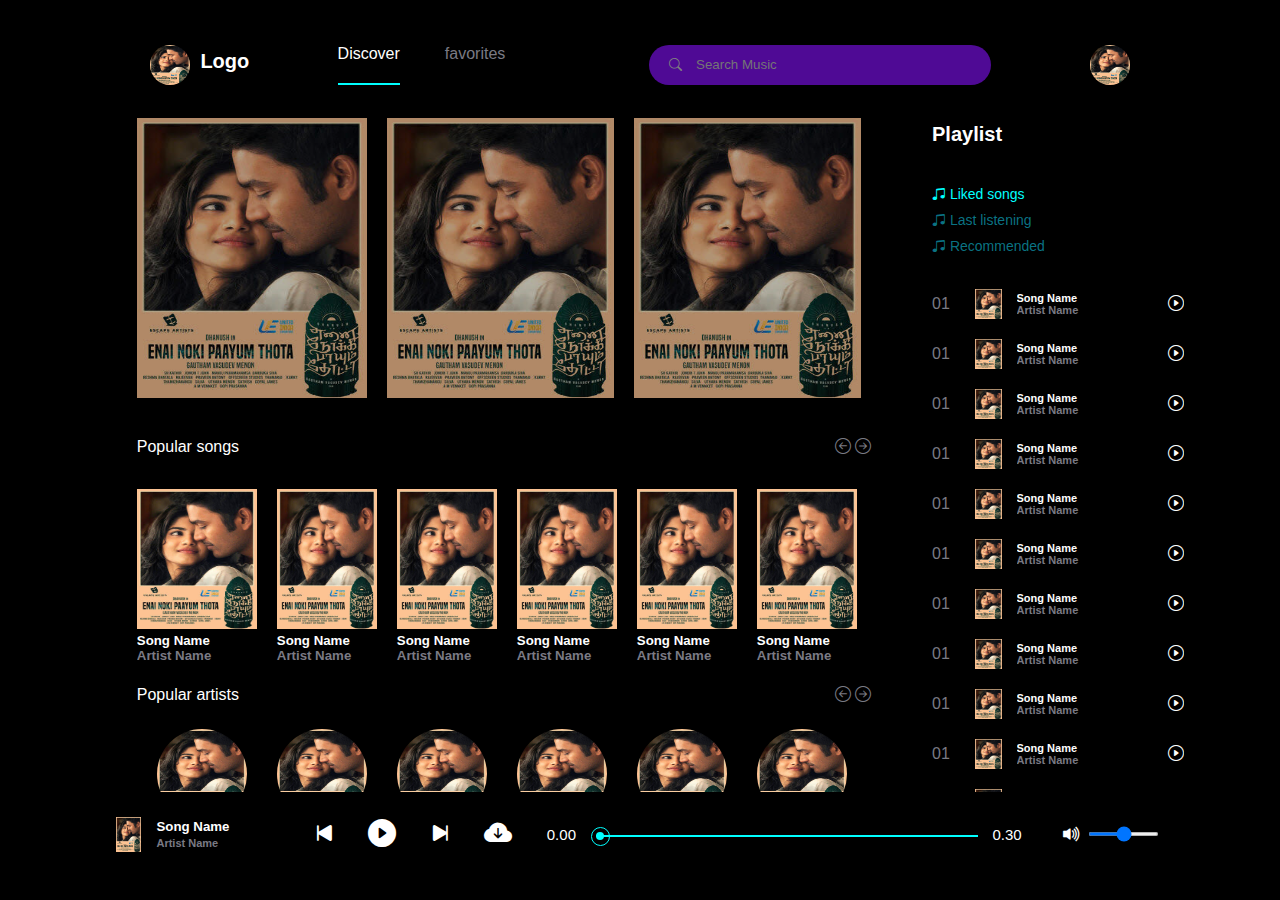
==== projects while learning css/music player/index.html @ 84d89e58 "onboarded music player website code" ====
<!DOCTYPE html>
<html lang="en">
<head>
    <meta charset="UTF-8">
    <meta http-equiv="X-UA-Compatible" content="IE=edge">
    <meta name="viewport" content="width=device-width, initial-scale=1.0">
    <link rel="stylesheet" href="https://cdn.jsdelivr.net/npm/bootstrap-icons@1.9.1/font/bootstrap-icons.css">
    <link rel="stylesheet" href="style.css">
    <!-- CSS only -->
    <title>Music Player</title>
</head>
<body>
    <div id="website">
        <header>
            <nav>
                <div class="logo">
                    <div class="logo-img">
                        <img src="img/1.jpg"alt="">
                    </div>
                    <h1>Logo</h1>
                </div>
                <ul>
                    <li> Discover<span></span></li>
                    <li>favorites<span></span></li>
                </ul>
                <div class="search">
                    <i class="bi bi-search"></i>
                    <input type="text" placeholder="Search Music">
                </div>
                <div class="user">
                    <img src="img/1.jpg"alt="">
                </div>
            </nav>

        </header>
        <main class="main-content">
            <div class="song-card">
                <img src="img/1.jpg" alt="">
                <img src="img/1.jpg" alt="">
                <img src="img/1.jpg" alt="">
            </div>
            <div class="popular-songs">
                <div class="card-heading">
                    <h4>Popular songs</h4>
                    <div class="buttons">
                        <i class="bi bi-arrow-left-circle"></i>
                        <i class="bi bi-arrow-right-circle"></i>
                    </div>
                </div>
                <div class="cards">
                    <li>
                        <i class="bi bi-play-circle playlist-play" id="1"></i>
                        <img src="img/1.jpg" alt="">
                        <h5>Song Name<br>
                            <div class="subtitle">Artist Name</div>
                        </h5> 
                    </li>
                    <li>
                        <i class="bi bi-play-circle playlist-play" id="1"></i>
                        <img src="img/1.jpg" alt="">
                        <h5>Song Name<br>
                            <div class="subtitle">Artist Name</div>
                        </h5> 
                    </li>
                    <li>
                        <i class="bi bi-play-circle playlist-play" id="1"></i>
                        <img src="img/1.jpg" alt="">
                        <h5>Song Name<br>
                            <div class="subtitle">Artist Name</div>
                        </h5> 
                    </li>
                    <li>
                        <i class="bi bi-play-circle playlist-play" id="1"></i>
                        <img src="img/1.jpg" alt="">
                        <h5>Song Name<br>
                            <div class="subtitle">Artist Name</div>
                        </h5> 
                    </li>
                    <li>
                        <i class="bi bi-play-circle playlist-play" id="1"></i>
                        <img src="img/1.jpg" alt="">
                        <h5>Song Name<br>
                            <div class="subtitle">Artist Name</div>
                        </h5> 
                    </li>
                    <li>
                        <i class="bi bi-play-circle playlist-play" id="1"></i>
                        <img src="img/1.jpg" alt="">
                        <h5>Song Name<br>
                            <div class="subtitle">Artist Name</div>
                        </h5> 
                    </li>
                    <li>
                        <i class="bi bi-play-circle playlist-play" id="1"></i>
                        <img src="img/1.jpg" alt="">
                        <h5>Song Name<br>
                            <div class="subtitle">Artist Name</div>
                        </h5> 
                    </li>
                    <li>
                        <i class="bi bi-play-circle playlist-play" id="1"></i>
                        <img src="img/1.jpg" alt="">
                        <h5>Song Name<br>
                            <div class="subtitle">Artist Name</div>
                        </h5> 
                    </li>
                    <li>
                        <i class="bi bi-play-circle playlist-play" id="1"></i>
                        <img src="img/1.jpg" alt="">
                        <h5>Song Name<br>
                            <div class="subtitle">Artist Name</div>
                        </h5> 
                    </li>
                    <li>
                        <i class="bi bi-play-circle playlist-play" id="1"></i>
                        <img src="img/1.jpg" alt="">
                        <h5>Song Name<br>
                            <div class="subtitle">Artist Name</div>
                        </h5> 
                    </li>
                    <li>
                        <i class="bi bi-play-circle playlist-play" id="1"></i>
                        <img src="img/1.jpg" alt="">
                        <h5>Song Name<br>
                            <div class="subtitle">Artist Name</div>
                        </h5> 
                    </li>
                </div>
            </div>
            <div class="popular-artist">
                <div class="card-heading">
                    <h4>Popular artists</h4>
                    <div class="buttons">
                        <i class="bi bi-arrow-left-circle"></i>
                        <i class="bi bi-arrow-right-circle"></i>
                    </div>
                </div>
                <div class="item">
                    <li>
                        <img src="img/1.jpg" alt="">
                    </li>
                    <li>
                        <img src="img/1.jpg" alt="">
                    </li>
                    <li>
                        <img src="img/1.jpg" alt="">
                    </li>
                    <li>
                        <img src="img/1.jpg" alt="">
                    </li>
                    <li>
                        <img src="img/1.jpg" alt="">
                    </li>
                    <li>
                        <img src="img/1.jpg" alt="">
                    </li>
                    <li>
                        <img src="img/1.jpg" alt="">
                    </li>
                    <li>
                        <img src="img/1.jpg" alt="">
                    </li>
                    <li>
                        <img src="img/1.jpg" alt="">
                    </li>
                    <li>
                        <img src="img/1.jpg" alt="">
                    </li>
                    <li>
                        <img src="img/1.jpg" alt="">
                    </li>
            </div>
            </div>
            <div class="popular-songs">
                <div class="card-heading">
                    <h4>Hindi Latest songs</h4>
                    <div class="buttons">
                        <i class="bi bi-arrow-left-circle"></i>
                        <i class="bi bi-arrow-right-circle"></i>
                    </div>
                </div>
                <div class="cards">
                    <li>
                        <i class="bi bi-play-circle playlist-play" id="1"></i>
                        <img src="img/1.jpg" alt="">
                        <h5>Song Name<br>
                            <div class="subtitle">Artist Name</div>
                        </h5> 
                    </li>
                    <li>
                        <i class="bi bi-play-circle playlist-play" id="1"></i>
                        <img src="img/1.jpg" alt="">
                        <h5>Song Name<br>
                            <div class="subtitle">Artist Name</div>
                        </h5> 
                    </li>
                    <li>
                        <i class="bi bi-play-circle playlist-play" id="1"></i>
                        <img src="img/1.jpg" alt="">
                        <h5>Song Name<br>
                            <div class="subtitle">Artist Name</div>
                        </h5> 
                    </li>
                    <li>
                        <i class="bi bi-play-circle playlist-play" id="1"></i>
                        <img src="img/1.jpg" alt="">
                        <h5>Song Name<br>
                            <div class="subtitle">Artist Name</div>
                        </h5> 
                    </li>
                    <li>
                        <i class="bi bi-play-circle playlist-play" id="1"></i>
                        <img src="img/1.jpg" alt="">
                        <h5>Song Name<br>
                            <div class="subtitle">Artist Name</div>
                        </h5> 
                    </li>
                    <li>
                        <i class="bi bi-play-circle playlist-play" id="1"></i>
                        <img src="img/1.jpg" alt="">
                        <h5>Song Name<br>
                            <div class="subtitle">Artist Name</div>
                        </h5> 
                    </li>
                    <li>
                        <i class="bi bi-play-circle playlist-play" id="1"></i>
                        <img src="img/1.jpg" alt="">
                        <h5>Song Name<br>
                            <div class="subtitle">Artist Name</div>
                        </h5> 
                    </li>
                    <li>
                        <i class="bi bi-play-circle playlist-play" id="1"></i>
                        <img src="img/1.jpg" alt="">
                        <h5>Song Name<br>
                            <div class="subtitle">Artist Name</div>
                        </h5> 
                    </li>
                    <li>
                        <i class="bi bi-play-circle playlist-play" id="1"></i>
                        <img src="img/1.jpg" alt="">
                        <h5>Song Name<br>
                            <div class="subtitle">Artist Name</div>
                        </h5> 
                    </li>
                    <li>
                        <i class="bi bi-play-circle playlist-play" id="1"></i>
                        <img src="img/1.jpg" alt="">
                        <h5>Song Name<br>
                            <div class="subtitle">Artist Name</div>
                        </h5> 
                    </li>
                    <li>
                        <i class="bi bi-play-circle playlist-play" id="1"></i>
                        <img src="img/1.jpg" alt="">
                        <h5>Song Name<br>
                            <div class="subtitle">Artist Name</div>
                        </h5> 
                    </li>
                </div>
            </div>
        </main>
        <aside class="right-side">
            <h1>Playlist</h1>
            <div class="playlist">
                <h4 class="active"><i class="bi bi-music-note-beamed"></i> Liked songs</h4>
                <h4><i class="bi bi-music-note-beamed"></i> Last listening</h4>
                <h4><i class="bi bi-music-note-beamed"></i> Recommended</h4>
            </div>
            <div class="song-menu">
                <li class="song-item">
                    <span>01</span>
                    <img src="img/1.jpg" alt="">
                    <h5>Song Name<br>
                        <div class="subtitle">Artist Name</div>
                    </h5>
                    <i class="bi bi-play-circle playlist-play" id="1"></i>
                </li>
                <li class="song-item">
                    <span>01</span>
                    <img src="img/1.jpg" alt="">
                    <h5>Song Name<br>
                        <div class="subtitle">Artist Name</div>
                    </h5>
                    <i class="bi bi-play-circle playlist-play" id="1"></i>
                </li>
                <li class="song-item">
                    <span>01</span>
                    <img src="img/1.jpg" alt="">
                    <h5>Song Name<br>
                        <div class="subtitle">Artist Name</div>
                    </h5>
                    <i class="bi bi-play-circle playlist-play" id="1"></i>
                </li>
                <li class="song-item">
                    <span>01</span>
                    <img src="img/1.jpg" alt="">
                    <h5>Song Name<br>
                        <div class="subtitle">Artist Name</div>
                    </h5>
                    <i class="bi bi-play-circle playlist-play" id="1"></i>
                </li>
                <li class="song-item">
                    <span>01</span>
                    <img src="img/1.jpg" alt="">
                    <h5>Song Name<br>
                        <div class="subtitle">Artist Name</div>
                    </h5>
                    <i class="bi bi-play-circle playlist-play" id="1"></i>
                </li>
                <li class="song-item">
                    <span>01</span>
                    <img src="img/1.jpg" alt="">
                    <h5>Song Name<br>
                        <div class="subtitle">Artist Name</div>
                    </h5>
                    <i class="bi bi-play-circle playlist-play" id="1"></i>
                </li>
                <li class="song-item">
                    <span>01</span>
                    <img src="img/1.jpg" alt="">
                    <h5>Song Name<br>
                        <div class="subtitle">Artist Name</div>
                    </h5>
                    <i class="bi bi-play-circle playlist-play" id="1"></i>
                </li>
                <li class="song-item">
                    <span>01</span>
                    <img src="img/1.jpg" alt="">
                    <h5>Song Name<br>
                        <div class="subtitle">Artist Name</div>
                    </h5>
                    <i class="bi bi-play-circle playlist-play" id="1"></i>
                </li>
                <li class="song-item">
                    <span>01</span>
                    <img src="img/1.jpg" alt="">
                    <h5>Song Name<br>
                        <div class="subtitle">Artist Name</div>
                    </h5>
                    <i class="bi bi-play-circle playlist-play" id="1"></i>
                </li>
                <li class="song-item">
                    <span>01</span>
                    <img src="img/1.jpg" alt="">
                    <h5>Song Name<br>
                        <div class="subtitle">Artist Name</div>
                    </h5>
                    <i class="bi bi-play-circle playlist-play" id="1"></i>
                </li>
                <li class="song-item">
                    <span>01</span>
                    <img src="img/1.jpg" alt="">
                    <h5>Song Name<br>
                        <div class="subtitle">Artist Name</div>
                    </h5>
                    <i class="bi bi-play-circle playlist-play" id="1"></i>
                </li>
                <li class="song-item">
                    <span>01</span>
                    <img src="img/1.jpg" alt="">
                    <h5>Song Name<br>
                        <div class="subtitle">Artist Name</div>
                    </h5>
                    <i class="bi bi-play-circle playlist-play" id="1"></i>
                </li>
                <li class="song-item">
                    <span>01</span>
                    <img src="img/1.jpg" alt="">
                    <h5>Song Name<br>
                        <div class="subtitle">Artist Name</div>
                    </h5>
                    <i class="bi bi-play-circle playlist-play" id="1"></i>
                </li>
            </div>
        </aside>
        <footer class="audio-player">
            <img src="img/1.jpg" alt="" id="player-poster">
            <h5 id="current-song">
                Song Name
                <div class="subtitle">Artist Name</div>
            </h5>
            <div class="icons">
                <i class="bi bi-skip-start-fill"></i>
                <i class="bi bi-play-circle-fill" id="play"></i>
                <i class="bi bi-pause-circle-fill" id="pause"></i>
                <i class="bi bi-skip-end-fill"></i>
                <i class="bi bi-cloud-arrow-down-fill"></i>
            </div>
            <span id="start_value">0.00</span>
            <div class="seek-bar">
                <div class="bar">
                </div>
                <div class="dot">
                </div>
            </div>
            <span id="end_value">0.30</span>
            <div class="volume">
                <i class="bi bi-volume-up-fill"></i>
                <input type="range" min="0" max="100">
            </div>
        </footer>
    </div>
    <script src="app.js"></script>
</body>
</html>
---- projects while learning css/music player/style.css ----
*{
    margin:0;
    padding:0;
    box-sizing: border-box;
}

body{
    font-family: Verdana, Geneva, Tahoma, sans-serif;
    width:100vw;
    height:100vh;
    background-color: black;
    display: grid;
    place-items: center;
}

/* body::-webkit-scrollbar{
    display:none;
} */

#website{
    width:85vw;
    height:95vh; 
    display:flex;
    flex-wrap: wrap;
}

/* basic website layout */

#website header{
    width:100%;
    height:10%;
    color:white;
    display: flex;
    align-items:center;
}

#website .main-content, .right-side{
    width:75%;
    height:80%;
    max-height: 80%;
    box-shadow: 5px 0px 2px black;
    color:white;
}

#website .right-side{
    width:25%;
    overflow:hidden;
}

#website .audio-player{
        width:100%;
        height:10%;
}

/* header section css */

header nav{
    width:90%;
    margin:auto;
    display:flex;
    justify-content: space-between;

}
header nav ul{
    display:flex; 
}
header nav ul li{
    list-style: none; 
    position: relative;  
    font-size:16px;
    color: rgb(122, 122, 132);
    margin-right:45px;
    cursor: pointer;
    transition:0.3s linear;
}

header nav ul li:hover{
    color:white;
}

header nav ul li:nth-child(1){
    color:white;
}

header nav ul li:nth-child(1) span{
    position:absolute;
    width:100%;
    height:2.5px;
    background-color: aqua;
    bottom:0px;
    left:0;
}

header nav ul li:hover span{
    position:absolute;
    width:100%;
    height:2.5px;
    background-color: aqua;
    bottom:0px;
    left:0;
}
header nav .search{
    background-color: rgb(79, 10, 149);
    position:relative;
    width:35%;
    padding:10px 10px;
    border-radius: 20px;
    color:grey;
}

header nav .search .bi{
    font-size:13px;
    padding: 3px 0px 0px 10px;
}
header nav .search .bi:hover{
    color:white;
}
header nav .search input{
    color:white;
    background:transparent;
    border:none;
    outline:none;
    padding:0 10px;
}

header nav .user{
    position:relative;
    width:40px;
    height:40px;
    border-radius:50%;
    cursor:pointer;
}

header nav .user img{
    height:100%;
    width:100%;
    border-radius: 50%;
}
header nav .logo{
    display:flex;
    cursor:pointer;
}
header nav .logo .logo-img{
    position:relative;
    width:40px;
    height:40px;
}

header nav .logo .logo-img img{
    height:100%;
    width:100%;
    border-radius: 50%;
}

header nav .logo h1{
    font-size:20px;
    position:relative;
    top:5px;
    left:10px;
}

/*main content CSS*/

#website .main-content{
    max-height: 80%;
    overflow: auto;
    scroll-behavior: smooth;

}
#website .main-content::-webkit-scrollbar{
    display: none;
}


.main-content .song-card{
    width:90%;
    height:300px;
    display: flex;
    margin:auto;
}

.main-content .song-card img{
    width:100%;
    opacity:0.7;
    height:300px;
    padding:10px;
}

.main-content .song-card img:hover{
    opacity:1;
    transform: scale(1.1);
}


.main-content .song-card img:nth-child(1){
    padding-left:0px;
}


.main-content .popular-songs{
    width:90%;
    margin:auto;
    margin-top:30px;
    /* border:1px solid white; */
    
}

.main-content .popular-songs .card-heading{
    display:flex;
    align-items:center;
    justify-content: space-between;
}

.main-content .popular-songs .card-heading h4{
    font-size:1rem;
    font-weight:400;
}


.main-content .popular-songs .bi{
    cursor:pointer;
    color: rgb(122, 122, 132);
    transition:0.3s linear;
}

.main-content .popular-songs .bi:hover{
    color:white;
}

.main-content .popular-songs .cards{
 width:100%;
 height:200px;
 margin-top:15px;
 display:flex;
 position: relative;
 overflow: auto;
 scroll-behavior: smooth;

}

.main-content .popular-songs .cards::-webkit-scrollbar{
    display:none;
}

.main-content .popular-songs .cards li{
    min-width: 120px;
    padding-left: 20px;
    /* border:1px solid white; */
    list-style: none;
}
.main-content .popular-songs .cards li:nth-child(1){
    padding-left: 0px; 
}

.main-content .popular-songs .cards li img{
    width:100%;
    height:70%;
}
.main-content .popular-songs .cards li h5{
    height:10%;
}
.main-content .popular-songs .cards li .bi{
    opacity: 0;
    position:relative;
    top:60px;
    left:40px;
    color:white;
}
.main-content .popular-songs .cards li:hover img{
    opacity:0.35;
}

.main-content .popular-songs .cards li:hover .bi{
    opacity:1;
}


.main-content .popular-artist{
    width:90%;
    margin:auto;
    margin-top:30px;
    /* border:1px solid white; */
    margin-top:15px;
}

.main-content .popular-artist .card-heading{
    display:flex;
    align-items:center;
    justify-content: space-between;
}

.main-content .popular-artist .card-heading h4{
    font-size:1rem;
    font-weight:400;
}

.main-content .popular-artist .bi{
    cursor:pointer;
    color: rgb(122, 122, 132);
    transition:0.3s linear;
}

.main-content .popular-artist .bi:hover{
    color:white;
}


.main-content .popular-artist .item{
    width:100%;
    height:100px;
    margin-top:15px;
    display:flex;
    position: relative;
    overflow: auto;
    scroll-behavior: smooth;
    /* border:1px solid white; */
}
.main-content .popular-artist .item li{
    min-width: 120px;
    padding-left: 20px;
    /* border:1px solid white; */
    list-style: none;
}

.main-content .popular-artist .item li img:hover{
    opacity:0.5;
}

.main-content .popular-artist .item li img{
    width:90%;
    height:90%;
    margin-top:10px;
    border-radius: 50%;
}

.main-content .popular-artist .item::-webkit-scrollbar{
    display:none;
}

/* aside content CSS */

#website .right-side h1{
    font-size:20px;
    margin: 15px 0px 0px 20px;
}

#website .right-side .playlist{
    margin: 40px 0px 0px 20px;
}

#website .right-side .playlist h4{
    font-size:14px;
    font-weight:400;
    padding-bottom: 10px;
    color: rgb(12 137 157 / 85%);
    cursor:pointer;
    transition: .3s linear;
}

#website .right-side .playlist .active{
    color:aqua;
}

#website .right-side .playlist h4:hover{
    color:white;
}

#website .right-side .song-menu{
    width:100%;
    height:76%;
    margin-top:20px;
    overflow: auto;
}

#website .right-side .song-menu::-webkit-scrollbar{
    display: none;
}


#website .right-side .song-menu li{
    list-style: none;
    position:relative;
    padding:5px 0px 5px 20px;
    display: flex;
    align-items:center;
    cursor:pointer;
    margin-bottom:10px;
    transition: .3s linear;
}

#website .right-side .song-menu li:hover{
    background-color:rgb(79, 10, 149);
}

#website .right-side .song-menu li img{
    width:30px;
    height:30px;
    margin-left:25px;
}

#website .right-side .song-menu li h5{
    font-size:11px;
    margin-left:15px;
    width:170px;
    overflow:hidden;
    text-overflow: ellipsis;
    white-space: nowrap;
}
#website .right-side .song-menu li span,.subtitle{
    color: rgb(122, 122, 132);
}


/* footer section css */

footer{
    display:flex;
    align-items: center;
    padding:0px 20px;
}

footer img{
    width:35px;
    height:35px;
}

footer h5{
    width:135px;
    margin-left:15px;
    color:white;
    line-height:17px;
    overflow: hidden;  
    text-overflow: ellipsis;
    white-space: nowrap;
}

footer h5 .subtitle{
    font-size:11px;
}

footer .icons{
    font-size:28px;
    color:white;
    margin:0px 20px 0px 40px;
    display:flex;
    align-items:center;
}

footer .icons .bi{
  cursor:pointer;
  margin:0px 15px;
}

footer span{
    color:white;
    font-size:15px;
    font-weight:400;
}
footer .seek-bar{
    position:relative;
    width:50%;
    margin:0px 15px 0px 20px;
}
footer .seek-bar .bar{
    position:absolute;
    width:100%;
    height:2px;
    background-color: aqua;
    cursor:pointer;
}
footer .seek-bar .dot{
    position:absolute;
    width:8px;
    height:8px;
    border-radius: 50%;
    top:-3px;
    background-color: aqua;
    cursor:pointer;
}
footer .seek-bar .dot::before{
    content:'';
    position:absolute;
    width: 17px;
    height:17px;
    border-radius: 50%;
    border:1px solid aqua;
    top:-5px;
    left:-5px;
}
footer .seek-bar .dot:hover{
    box-shadow:0px 0px 5px 2px turquoise;
}
footer .volume .bi{
    font-size:20px;
    color:white;
    margin:0px 2px 0px 40px;
}

footer .volume input{
    height:4px;
    width:50%;
    position:relative;
    top:-5px;
}

footer .icons #pause{
   display:none;
}
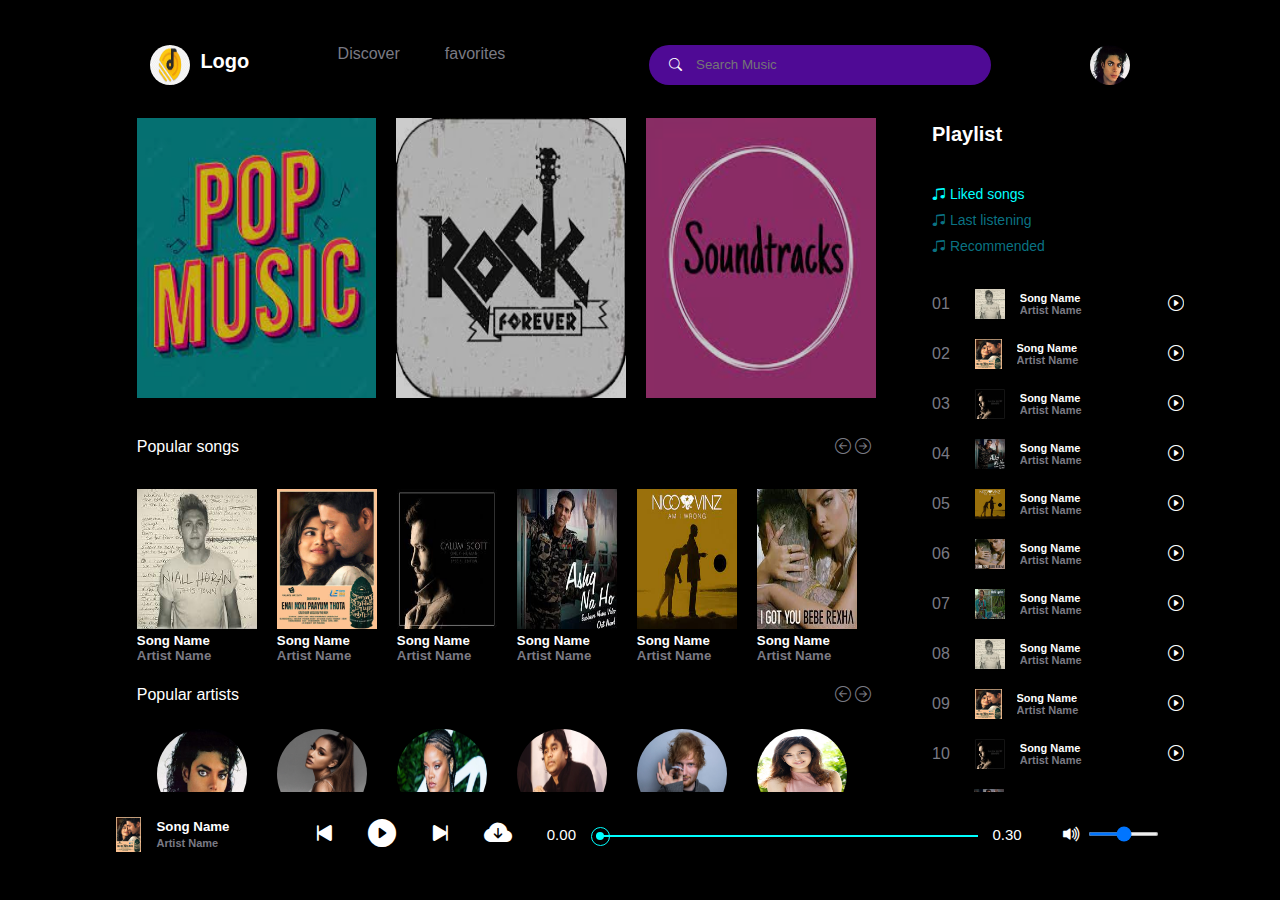
==== commit 04f7f391: "onboarded" ====
--- a/projects while learning css/music player/index.html
+++ b/projects while learning css/music player/index.html
@@ -4,41 +4,48 @@
     <meta charset="UTF-8">
     <meta http-equiv="X-UA-Compatible" content="IE=edge">
     <meta name="viewport" content="width=device-width, initial-scale=1.0">
+    <!-- below link is used for bootstrap icons -->
     <link rel="stylesheet" href="https://cdn.jsdelivr.net/npm/bootstrap-icons@1.9.1/font/bootstrap-icons.css">
+    <!-- below is the link to our main css for website  -->
     <link rel="stylesheet" href="style.css">
-    <!-- CSS only -->
     <title>Music Player</title>
 </head>
 <body>
+    <!-- website container-->
     <div id="website">
+
+        <!-- header contains the top portion (logo,list search bar and user )-->
         <header>
             <nav>
                 <div class="logo">
                     <div class="logo-img">
-                        <img src="img/1.jpg"alt="">
+                        <img src="img/logo.jpeg"alt="">
                     </div>
                     <h1>Logo</h1>
                 </div>
                 <ul>
-                    <li> Discover<span></span></li>
-                    <li>favorites<span></span></li>
+                    <li><a href="#discover">Discover</a><span></span></li>
+                    <li><a href="#favorites">favorites</a><span></span></li>
                 </ul>
                 <div class="search">
                     <i class="bi bi-search"></i>
                     <input type="text" placeholder="Search Music">
                 </div>
                 <div class="user">
-                    <img src="img/1.jpg"alt="">
+                    <img src="img/artist/1.jpg"alt="">
                 </div>
             </nav>
 
         </header>
+        <!-- main containers the songs and themes -->
         <main class="main-content">
-            <div class="song-card">
-                <img src="img/1.jpg" alt="">
-                <img src="img/1.jpg" alt="">
-                <img src="img/1.jpg" alt="">
-            </div>
+            <div class="song-card" id="discover">
+                <img src="img/themes/theme1.jpg" alt="">
+                <img src="img/themes/theme2.jpeg" alt="">
+                <img src="img/themes/theme3.jpeg" alt="">
+            </div>
+
+            <!-- popular songs section -->
             <div class="popular-songs">
                 <div class="card-heading">
                     <h4>Popular songs</h4>
@@ -50,83 +57,85 @@
                 <div class="cards">
                     <li>
                         <i class="bi bi-play-circle playlist-play" id="1"></i>
-                        <img src="img/1.jpg" alt="">
-                        <h5>Song Name<br>
-                            <div class="subtitle">Artist Name</div>
-                        </h5> 
-                    </li>
-                    <li>
-                        <i class="bi bi-play-circle playlist-play" id="1"></i>
-                        <img src="img/1.jpg" alt="">
-                        <h5>Song Name<br>
-                            <div class="subtitle">Artist Name</div>
-                        </h5> 
-                    </li>
-                    <li>
-                        <i class="bi bi-play-circle playlist-play" id="1"></i>
-                        <img src="img/1.jpg" alt="">
-                        <h5>Song Name<br>
-                            <div class="subtitle">Artist Name</div>
-                        </h5> 
-                    </li>
-                    <li>
-                        <i class="bi bi-play-circle playlist-play" id="1"></i>
-                        <img src="img/1.jpg" alt="">
-                        <h5>Song Name<br>
-                            <div class="subtitle">Artist Name</div>
-                        </h5> 
-                    </li>
-                    <li>
-                        <i class="bi bi-play-circle playlist-play" id="1"></i>
-                        <img src="img/1.jpg" alt="">
-                        <h5>Song Name<br>
-                            <div class="subtitle">Artist Name</div>
-                        </h5> 
-                    </li>
-                    <li>
-                        <i class="bi bi-play-circle playlist-play" id="1"></i>
-                        <img src="img/1.jpg" alt="">
-                        <h5>Song Name<br>
-                            <div class="subtitle">Artist Name</div>
-                        </h5> 
-                    </li>
-                    <li>
-                        <i class="bi bi-play-circle playlist-play" id="1"></i>
-                        <img src="img/1.jpg" alt="">
-                        <h5>Song Name<br>
-                            <div class="subtitle">Artist Name</div>
-                        </h5> 
-                    </li>
-                    <li>
-                        <i class="bi bi-play-circle playlist-play" id="1"></i>
-                        <img src="img/1.jpg" alt="">
-                        <h5>Song Name<br>
-                            <div class="subtitle">Artist Name</div>
-                        </h5> 
-                    </li>
-                    <li>
-                        <i class="bi bi-play-circle playlist-play" id="1"></i>
-                        <img src="img/1.jpg" alt="">
-                        <h5>Song Name<br>
-                            <div class="subtitle">Artist Name</div>
-                        </h5> 
-                    </li>
-                    <li>
-                        <i class="bi bi-play-circle playlist-play" id="1"></i>
-                        <img src="img/1.jpg" alt="">
-                        <h5>Song Name<br>
-                            <div class="subtitle">Artist Name</div>
-                        </h5> 
-                    </li>
-                    <li>
-                        <i class="bi bi-play-circle playlist-play" id="1"></i>
-                        <img src="img/1.jpg" alt="">
-                        <h5>Song Name<br>
-                            <div class="subtitle">Artist Name</div>
-                        </h5> 
-                    </li>
-                </div>
-            </div>
+                        <img src="img/songs/song1.jpeg" alt="">
+                        <h5>Song Name<br>
+                            <div class="subtitle">Artist Name</div>
+                        </h5> 
+                    </li>
+                    <li>
+                        <i class="bi bi-play-circle playlist-play" id="1"></i>
+                        <img src="img/songs/song2.jpg" alt="">
+                        <h5>Song Name<br>
+                            <div class="subtitle">Artist Name</div>
+                        </h5> 
+                    </li>
+                    <li>
+                        <i class="bi bi-play-circle playlist-play" id="1"></i>
+                        <img src="img/songs/song3.jpeg" alt="">
+                        <h5>Song Name<br>
+                            <div class="subtitle">Artist Name</div>
+                        </h5> 
+                    </li>
+                    <li>
+                        <i class="bi bi-play-circle playlist-play" id="1"></i>
+                        <img src="img/songs/song4.jpeg" alt="">
+                        <h5>Song Name<br>
+                            <div class="subtitle">Artist Name</div>
+                        </h5> 
+                    </li>
+                    <li>
+                        <i class="bi bi-play-circle playlist-play" id="1"></i>
+                        <img src="img/songs/song5.jpeg" alt="">
+                        <h5>Song Name<br>
+                            <div class="subtitle">Artist Name</div>
+                        </h5> 
+                    </li>
+                    <li>
+                        <i class="bi bi-play-circle playlist-play" id="1"></i>
+                        <img src="img/songs/song6.jpeg" alt="">
+                        <h5>Song Name<br>
+                            <div class="subtitle">Artist Name</div>
+                        </h5> 
+                    </li>
+                    <li>
+                        <i class="bi bi-play-circle playlist-play" id="1"></i>
+                        <img src="img/songs/song7.jpeg" alt="">
+                        <h5>Song Name<br>
+                            <div class="subtitle">Artist Name</div>
+                        </h5> 
+                    </li>
+                    <li>
+                        <i class="bi bi-play-circle playlist-play" id="1"></i>
+                        <img src="img/songs/song1.jpeg" alt="">
+                        <h5>Song Name<br>
+                            <div class="subtitle">Artist Name</div>
+                        </h5> 
+                    </li>
+                    <li>
+                        <i class="bi bi-play-circle playlist-play" id="1"></i>
+                        <img src="img/songs/song3.jpeg" alt="">
+                        <h5>Song Name<br>
+                            <div class="subtitle">Artist Name</div>
+                        </h5> 
+                    </li>
+                    <li>
+                        <i class="bi bi-play-circle playlist-play" id="1"></i>
+                        <img src="img/songs/song4.jpeg" alt="">
+                        <h5>Song Name<br>
+                            <div class="subtitle">Artist Name</div>
+                        </h5> 
+                    </li>
+                    <li>
+                        <i class="bi bi-play-circle playlist-play" id="1"></i>
+                        <img src="img/songs/song5.jpeg" alt="">
+                        <h5>Song Name<br>
+                            <div class="subtitle">Artist Name</div>
+                        </h5> 
+                    </li>
+                </div>
+            </div>
+
+            <!-- popular artist section  -->
             <div class="popular-artist">
                 <div class="card-heading">
                     <h4>Popular artists</h4>
@@ -137,43 +146,45 @@
                 </div>
                 <div class="item">
                     <li>
-                        <img src="img/1.jpg" alt="">
-                    </li>
-                    <li>
-                        <img src="img/1.jpg" alt="">
-                    </li>
-                    <li>
-                        <img src="img/1.jpg" alt="">
-                    </li>
-                    <li>
-                        <img src="img/1.jpg" alt="">
-                    </li>
-                    <li>
-                        <img src="img/1.jpg" alt="">
-                    </li>
-                    <li>
-                        <img src="img/1.jpg" alt="">
-                    </li>
-                    <li>
-                        <img src="img/1.jpg" alt="">
-                    </li>
-                    <li>
-                        <img src="img/1.jpg" alt="">
-                    </li>
-                    <li>
-                        <img src="img/1.jpg" alt="">
-                    </li>
-                    <li>
-                        <img src="img/1.jpg" alt="">
-                    </li>
-                    <li>
-                        <img src="img/1.jpg" alt="">
-                    </li>
-            </div>
-            </div>
+                        <img src="img/artist/1.jpg" alt="">
+                    </li>
+                    <li>
+                        <img src="img/artist/2.png" alt="">
+                    </li>
+                    <li>
+                        <img src="img/artist/3.jpg" alt="">
+                    </li>
+                    <li>
+                        <img src="img/artist/4.jpg" alt="">
+                    </li>
+                    <li>
+                        <img src="img/artist/5.jpg" alt="">
+                    </li>
+                    <li>
+                        <img src="img/artist/6.jpg" alt="">
+                    </li>
+                    <li>
+                        <img src="img/artist/1.jpg" alt="">
+                    </li>
+                    <li>
+                        <img src="img/artist/2.png" alt="">
+                    </li>
+                    <li>
+                        <img src="img/artist/3.jpg" alt="">
+                    </li>
+                    <li>
+                        <img src="img/artist/4.jpg" alt="">
+                    </li>
+                    <li>
+                        <img src="img/artist/5.jpg" alt="">
+                    </li>
+            </div>
+            </div>
+
+            <!-- popular artist section  -->
             <div class="popular-songs">
                 <div class="card-heading">
-                    <h4>Hindi Latest songs</h4>
+                    <h4 id="favorites">Favorites</h4>
                     <div class="buttons">
                         <i class="bi bi-arrow-left-circle"></i>
                         <i class="bi bi-arrow-right-circle"></i>
@@ -182,77 +193,77 @@
                 <div class="cards">
                     <li>
                         <i class="bi bi-play-circle playlist-play" id="1"></i>
-                        <img src="img/1.jpg" alt="">
-                        <h5>Song Name<br>
-                            <div class="subtitle">Artist Name</div>
-                        </h5> 
-                    </li>
-                    <li>
-                        <i class="bi bi-play-circle playlist-play" id="1"></i>
-                        <img src="img/1.jpg" alt="">
-                        <h5>Song Name<br>
-                            <div class="subtitle">Artist Name</div>
-                        </h5> 
-                    </li>
-                    <li>
-                        <i class="bi bi-play-circle playlist-play" id="1"></i>
-                        <img src="img/1.jpg" alt="">
-                        <h5>Song Name<br>
-                            <div class="subtitle">Artist Name</div>
-                        </h5> 
-                    </li>
-                    <li>
-                        <i class="bi bi-play-circle playlist-play" id="1"></i>
-                        <img src="img/1.jpg" alt="">
-                        <h5>Song Name<br>
-                            <div class="subtitle">Artist Name</div>
-                        </h5> 
-                    </li>
-                    <li>
-                        <i class="bi bi-play-circle playlist-play" id="1"></i>
-                        <img src="img/1.jpg" alt="">
-                        <h5>Song Name<br>
-                            <div class="subtitle">Artist Name</div>
-                        </h5> 
-                    </li>
-                    <li>
-                        <i class="bi bi-play-circle playlist-play" id="1"></i>
-                        <img src="img/1.jpg" alt="">
-                        <h5>Song Name<br>
-                            <div class="subtitle">Artist Name</div>
-                        </h5> 
-                    </li>
-                    <li>
-                        <i class="bi bi-play-circle playlist-play" id="1"></i>
-                        <img src="img/1.jpg" alt="">
-                        <h5>Song Name<br>
-                            <div class="subtitle">Artist Name</div>
-                        </h5> 
-                    </li>
-                    <li>
-                        <i class="bi bi-play-circle playlist-play" id="1"></i>
-                        <img src="img/1.jpg" alt="">
-                        <h5>Song Name<br>
-                            <div class="subtitle">Artist Name</div>
-                        </h5> 
-                    </li>
-                    <li>
-                        <i class="bi bi-play-circle playlist-play" id="1"></i>
-                        <img src="img/1.jpg" alt="">
-                        <h5>Song Name<br>
-                            <div class="subtitle">Artist Name</div>
-                        </h5> 
-                    </li>
-                    <li>
-                        <i class="bi bi-play-circle playlist-play" id="1"></i>
-                        <img src="img/1.jpg" alt="">
-                        <h5>Song Name<br>
-                            <div class="subtitle">Artist Name</div>
-                        </h5> 
-                    </li>
-                    <li>
-                        <i class="bi bi-play-circle playlist-play" id="1"></i>
-                        <img src="img/1.jpg" alt="">
+                        <img src="img/songs/song1.jpeg" alt="">
+                        <h5>Song Name<br>
+                            <div class="subtitle">Artist Name</div>
+                        </h5> 
+                    </li>
+                    <li>
+                        <i class="bi bi-play-circle playlist-play" id="1"></i>
+                        <img src="img/songs/song2.jpg" alt="">
+                        <h5>Song Name<br>
+                            <div class="subtitle">Artist Name</div>
+                        </h5> 
+                    </li>
+                    <li>
+                        <i class="bi bi-play-circle playlist-play" id="1"></i>
+                        <img src="img/songs/song3.jpeg" alt="">
+                        <h5>Song Name<br>
+                            <div class="subtitle">Artist Name</div>
+                        </h5> 
+                    </li>
+                    <li>
+                        <i class="bi bi-play-circle playlist-play" id="1"></i>
+                        <img src="img/songs/song4.jpeg" alt="">
+                        <h5>Song Name<br>
+                            <div class="subtitle">Artist Name</div>
+                        </h5> 
+                    </li>
+                    <li>
+                        <i class="bi bi-play-circle playlist-play" id="1"></i>
+                        <img src="img/songs/song5.jpeg" alt="">
+                        <h5>Song Name<br>
+                            <div class="subtitle">Artist Name</div>
+                        </h5> 
+                    </li>
+                    <li>
+                        <i class="bi bi-play-circle playlist-play" id="1"></i>
+                        <img src="img/songs/song6.jpeg" alt="">
+                        <h5>Song Name<br>
+                            <div class="subtitle">Artist Name</div>
+                        </h5> 
+                    </li>
+                    <li>
+                        <i class="bi bi-play-circle playlist-play" id="1"></i>
+                        <img src="img/songs/song7.jpeg" alt="">
+                        <h5>Song Name<br>
+                            <div class="subtitle">Artist Name</div>
+                        </h5> 
+                    </li>
+                    <li>
+                        <i class="bi bi-play-circle playlist-play" id="1"></i>
+                        <img src="img/songs/song1.jpeg" alt="">
+                        <h5>Song Name<br>
+                            <div class="subtitle">Artist Name</div>
+                        </h5> 
+                    </li>
+                    <li>
+                        <i class="bi bi-play-circle playlist-play" id="1"></i>
+                        <img src="img/songs/song2.jpg" alt="">
+                        <h5>Song Name<br>
+                            <div class="subtitle">Artist Name</div>
+                        </h5> 
+                    </li>
+                    <li>
+                        <i class="bi bi-play-circle playlist-play" id="1"></i>
+                        <img src="img/songs/song3.jpeg" alt="">
+                        <h5>Song Name<br>
+                            <div class="subtitle">Artist Name</div>
+                        </h5> 
+                    </li>
+                    <li>
+                        <i class="bi bi-play-circle playlist-play" id="1"></i>
+                        <img src="img/songs/song4.jpeg" alt="">
                         <h5>Song Name<br>
                             <div class="subtitle">Artist Name</div>
                         </h5> 
@@ -260,6 +271,8 @@
                 </div>
             </div>
         </main>
+
+        <!-- aside contains the playlist and list for liked songs,recommended.. -->
         <aside class="right-side">
             <h1>Playlist</h1>
             <div class="playlist">
@@ -270,103 +283,103 @@
             <div class="song-menu">
                 <li class="song-item">
                     <span>01</span>
-                    <img src="img/1.jpg" alt="">
-                    <h5>Song Name<br>
-                        <div class="subtitle">Artist Name</div>
-                    </h5>
-                    <i class="bi bi-play-circle playlist-play" id="1"></i>
-                </li>
-                <li class="song-item">
-                    <span>01</span>
-                    <img src="img/1.jpg" alt="">
-                    <h5>Song Name<br>
-                        <div class="subtitle">Artist Name</div>
-                    </h5>
-                    <i class="bi bi-play-circle playlist-play" id="1"></i>
-                </li>
-                <li class="song-item">
-                    <span>01</span>
-                    <img src="img/1.jpg" alt="">
-                    <h5>Song Name<br>
-                        <div class="subtitle">Artist Name</div>
-                    </h5>
-                    <i class="bi bi-play-circle playlist-play" id="1"></i>
-                </li>
-                <li class="song-item">
-                    <span>01</span>
-                    <img src="img/1.jpg" alt="">
-                    <h5>Song Name<br>
-                        <div class="subtitle">Artist Name</div>
-                    </h5>
-                    <i class="bi bi-play-circle playlist-play" id="1"></i>
-                </li>
-                <li class="song-item">
-                    <span>01</span>
-                    <img src="img/1.jpg" alt="">
-                    <h5>Song Name<br>
-                        <div class="subtitle">Artist Name</div>
-                    </h5>
-                    <i class="bi bi-play-circle playlist-play" id="1"></i>
-                </li>
-                <li class="song-item">
-                    <span>01</span>
-                    <img src="img/1.jpg" alt="">
-                    <h5>Song Name<br>
-                        <div class="subtitle">Artist Name</div>
-                    </h5>
-                    <i class="bi bi-play-circle playlist-play" id="1"></i>
-                </li>
-                <li class="song-item">
-                    <span>01</span>
-                    <img src="img/1.jpg" alt="">
-                    <h5>Song Name<br>
-                        <div class="subtitle">Artist Name</div>
-                    </h5>
-                    <i class="bi bi-play-circle playlist-play" id="1"></i>
-                </li>
-                <li class="song-item">
-                    <span>01</span>
-                    <img src="img/1.jpg" alt="">
-                    <h5>Song Name<br>
-                        <div class="subtitle">Artist Name</div>
-                    </h5>
-                    <i class="bi bi-play-circle playlist-play" id="1"></i>
-                </li>
-                <li class="song-item">
-                    <span>01</span>
-                    <img src="img/1.jpg" alt="">
-                    <h5>Song Name<br>
-                        <div class="subtitle">Artist Name</div>
-                    </h5>
-                    <i class="bi bi-play-circle playlist-play" id="1"></i>
-                </li>
-                <li class="song-item">
-                    <span>01</span>
-                    <img src="img/1.jpg" alt="">
-                    <h5>Song Name<br>
-                        <div class="subtitle">Artist Name</div>
-                    </h5>
-                    <i class="bi bi-play-circle playlist-play" id="1"></i>
-                </li>
-                <li class="song-item">
-                    <span>01</span>
-                    <img src="img/1.jpg" alt="">
-                    <h5>Song Name<br>
-                        <div class="subtitle">Artist Name</div>
-                    </h5>
-                    <i class="bi bi-play-circle playlist-play" id="1"></i>
-                </li>
-                <li class="song-item">
-                    <span>01</span>
-                    <img src="img/1.jpg" alt="">
-                    <h5>Song Name<br>
-                        <div class="subtitle">Artist Name</div>
-                    </h5>
-                    <i class="bi bi-play-circle playlist-play" id="1"></i>
-                </li>
-                <li class="song-item">
-                    <span>01</span>
-                    <img src="img/1.jpg" alt="">
+                    <img src="img/songs/song1.jpeg" alt="">
+                    <h5>Song Name<br>
+                        <div class="subtitle">Artist Name</div>
+                    </h5>
+                    <i class="bi bi-play-circle playlist-play" id="1"></i>
+                </li>
+                <li class="song-item">
+                    <span>02</span>
+                    <img src="img/songs/song2.jpg" alt="">
+                    <h5>Song Name<br>
+                        <div class="subtitle">Artist Name</div>
+                    </h5>
+                    <i class="bi bi-play-circle playlist-play" id="1"></i>
+                </li>
+                <li class="song-item">
+                    <span>03</span>
+                    <img src="img/songs/song3.jpeg" alt="">
+                    <h5>Song Name<br>
+                        <div class="subtitle">Artist Name</div>
+                    </h5>
+                    <i class="bi bi-play-circle playlist-play" id="1"></i>
+                </li>
+                <li class="song-item">
+                    <span>04</span>
+                    <img src="img/songs/song4.jpeg" alt="">
+                    <h5>Song Name<br>
+                        <div class="subtitle">Artist Name</div>
+                    </h5>
+                    <i class="bi bi-play-circle playlist-play" id="1"></i>
+                </li>
+                <li class="song-item">
+                    <span>05</span>
+                    <img src="img/songs/song5.jpeg" alt="">
+                    <h5>Song Name<br>
+                        <div class="subtitle">Artist Name</div>
+                    </h5>
+                    <i class="bi bi-play-circle playlist-play" id="1"></i>
+                </li>
+                <li class="song-item">
+                    <span>06</span>
+                    <img src="img/songs/song6.jpeg" alt="">
+                    <h5>Song Name<br>
+                        <div class="subtitle">Artist Name</div>
+                    </h5>
+                    <i class="bi bi-play-circle playlist-play" id="1"></i>
+                </li>
+                <li class="song-item">
+                    <span>07</span>
+                    <img src="img/songs/song7.jpeg" alt="">
+                    <h5>Song Name<br>
+                        <div class="subtitle">Artist Name</div>
+                    </h5>
+                    <i class="bi bi-play-circle playlist-play" id="1"></i>
+                </li>
+                <li class="song-item">
+                    <span>08</span>
+                    <img src="img/songs/song1.jpeg" alt="">
+                    <h5>Song Name<br>
+                        <div class="subtitle">Artist Name</div>
+                    </h5>
+                    <i class="bi bi-play-circle playlist-play" id="1"></i>
+                </li>
+                <li class="song-item">
+                    <span>09</span>
+                    <img src="img/songs/song2.jpg" alt="">
+                    <h5>Song Name<br>
+                        <div class="subtitle">Artist Name</div>
+                    </h5>
+                    <i class="bi bi-play-circle playlist-play" id="1"></i>
+                </li>
+                <li class="song-item">
+                    <span>10</span>
+                    <img src="img/songs/song3.jpeg" alt="">
+                    <h5>Song Name<br>
+                        <div class="subtitle">Artist Name</div>
+                    </h5>
+                    <i class="bi bi-play-circle playlist-play" id="1"></i>
+                </li>
+                <li class="song-item">
+                    <span>11</span>
+                    <img src="img/songs/song4.jpeg" alt="">
+                    <h5>Song Name<br>
+                        <div class="subtitle">Artist Name</div>
+                    </h5>
+                    <i class="bi bi-play-circle playlist-play" id="1"></i>
+                </li>
+                <li class="song-item">
+                    <span>12</span>
+                    <img src="img/songs/song5.jpeg" alt="">
+                    <h5>Song Name<br>
+                        <div class="subtitle">Artist Name</div>
+                    </h5>
+                    <i class="bi bi-play-circle playlist-play" id="1"></i>
+                </li>
+                <li class="song-item">
+                    <span>13</span>
+                    <img src="img/songs/song6.jpeg" alt="">
                     <h5>Song Name<br>
                         <div class="subtitle">Artist Name</div>
                     </h5>
@@ -374,8 +387,10 @@
                 </li>
             </div>
         </aside>
+
+        <!-- footer containers the main audio player along with the icons  -->
         <footer class="audio-player">
-            <img src="img/1.jpg" alt="" id="player-poster">
+            <img src="img/songs/song2.jpg" alt="" id="player-poster">
             <h5 id="current-song">
                 Song Name
                 <div class="subtitle">Artist Name</div>
@@ -401,6 +416,8 @@
             </div>
         </footer>
     </div>
-    <script src="app.js"></script>
+
+    <!-- link to js file to play audio  -->
+    <script src="script.js"></script>
 </body>
 </html>--- a/projects while learning css/music player/style.css
+++ b/projects while learning css/music player/style.css
@@ -17,6 +17,8 @@
     display:none;
 } */
 
+
+/* basic website layout */
 #website{
     width:85vw;
     height:95vh; 
@@ -24,7 +26,6 @@
     flex-wrap: wrap;
 }
 
-/* basic website layout */
 
 #website header{
     width:100%;
@@ -78,11 +79,12 @@
     color:white;
 }
 
-header nav ul li:nth-child(1){
-    color:white;
-}
-
-header nav ul li:nth-child(1) span{
+header nav ul li a{
+    text-decoration: none;
+    color:inherit;
+}
+
+header nav ul li:hover span{
     position:absolute;
     width:100%;
     height:2.5px;
@@ -90,15 +92,6 @@
     bottom:0px;
     left:0;
 }
-
-header nav ul li:hover span{
-    position:absolute;
-    width:100%;
-    height:2.5px;
-    background-color: aqua;
-    bottom:0px;
-    left:0;
-}
 header nav .search{
     background-color: rgb(79, 10, 149);
     position:relative;
@@ -109,11 +102,12 @@
 }
 
 header nav .search .bi{
+    color:white;
     font-size:13px;
     padding: 3px 0px 0px 10px;
 }
 header nav .search .bi:hover{
-    color:white;
+    cursor: pointer;
 }
 header nav .search input{
     color:white;
@@ -181,7 +175,7 @@
 
 .main-content .song-card img{
     width:100%;
-    opacity:0.7;
+    opacity:0.8;
     height:300px;
     padding:10px;
 }
@@ -506,3 +500,73 @@
 footer .icons #pause{
    display:none;
 }
+
+
+/* media queries for responsiveness */
+
+@media screen and (max-width: 1400px){
+    .main-content .song-card img{
+        width:34%;
+    }
+}
+
+@media screen and (max-width: 1240px){
+    footer .volume input{
+        display:none;
+    }
+    footer .volume i:hover{
+        cursor:pointer;
+    }
+}
+
+@media screen and (max-width: 1000px){
+    aside{
+        display:none;
+    }
+    #website .main-content{
+        width:100%;
+    }
+    #website header{
+        width:100%;
+    }
+    header nav ul li{
+        font-size:13px;
+        top:27%;
+    }
+    header nav .search .bi{
+        color: white;
+        font-size: 13px;
+        padding: 3px 0px 0px 3px;
+    }
+}
+
+@media screen and (max-width: 900px){
+
+        #website header nav ul li{
+            display:none;
+        }
+
+        #website header nav .search {
+            width:50%;
+        }
+
+        footer #start_value,#end_value,.seek-bar{
+            display: none;
+        }
+
+        footer .volume input{
+            display:inline;
+        }
+
+        footer{
+            width:100%;
+        }
+
+}
+
+@media screen and (max-width: 720px){
+    footer .volume input{
+        display:none;
+        cursor:pointer;
+    }
+}